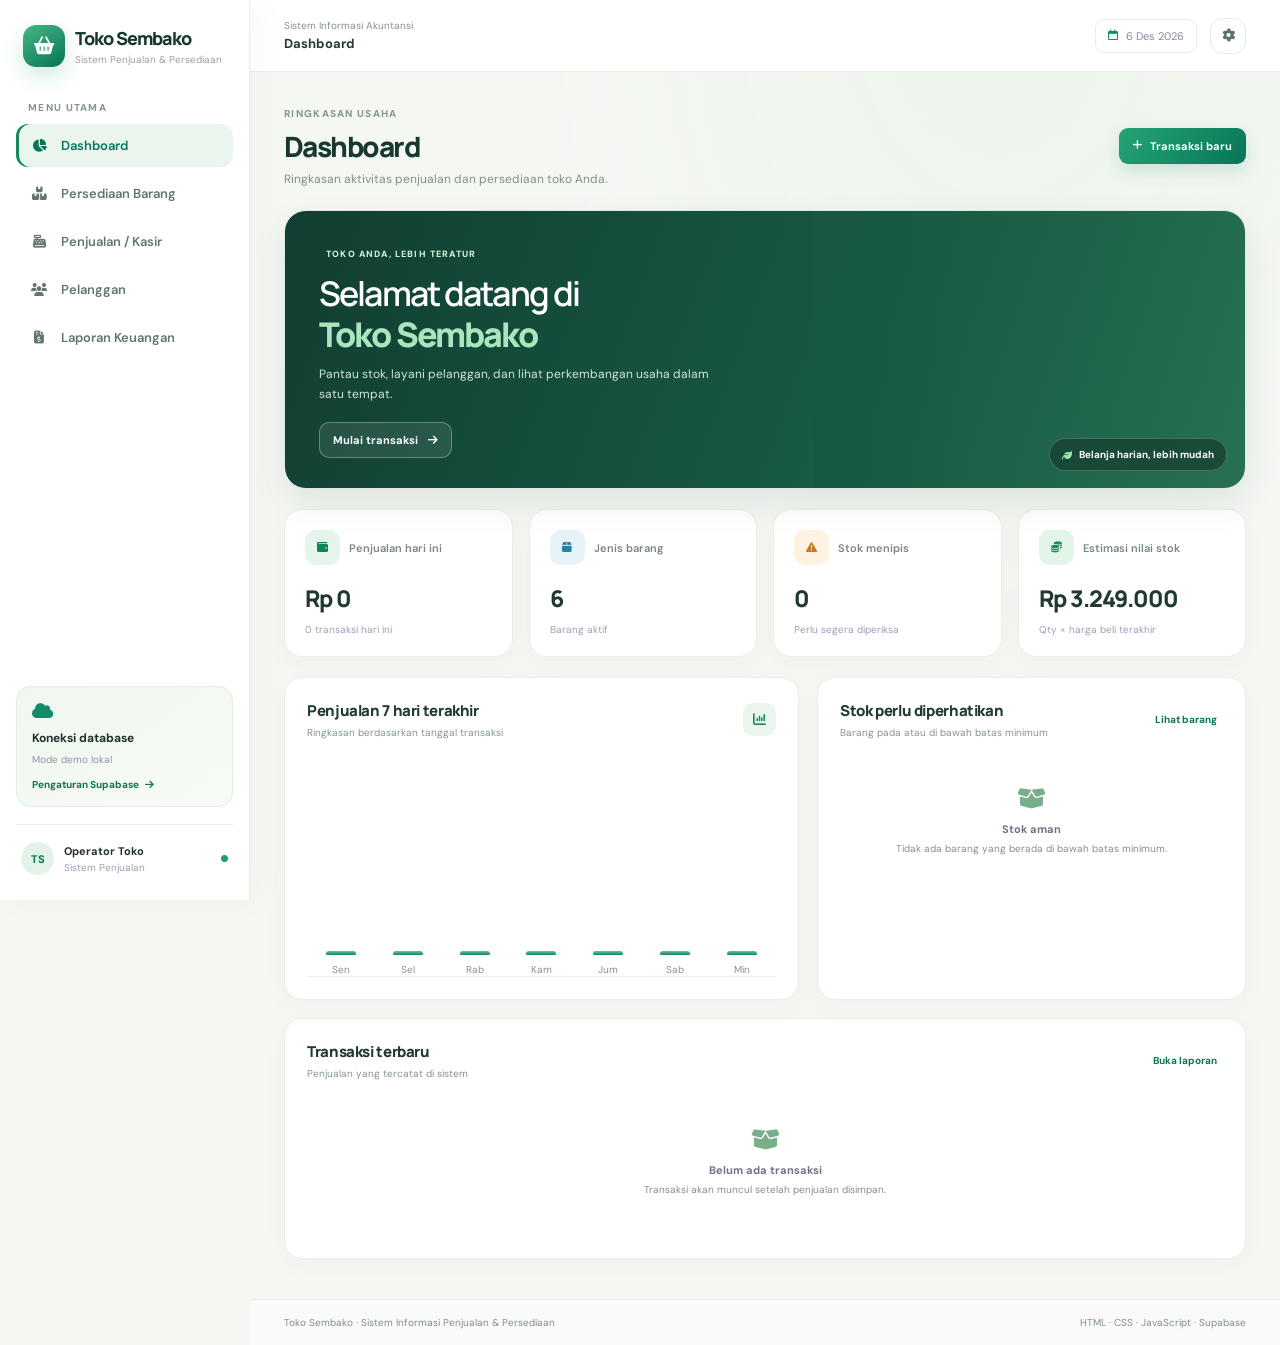
==== frontend/index.html @ d933962f "Document project and deploy GitHub Pages demo Co-authored-by: Copilot <223556219+Copilot@users.norep" ====
<!doctype html>
<html lang="id">
  <head>
    <meta charset="utf-8">
    <meta name="viewport" content="width=device-width, initial-scale=1">
    <meta http-equiv="refresh" content="0; url=html/index.html">
    <title>Toko Sembako — Demo</title>
  </head>
  <body>
    <p>Membuka aplikasi. Jika tidak berpindah otomatis, <a href="html/index.html">buka demo Toko Sembako</a>.</p>
    <script>window.location.replace("html/index.html");</script>
  </body>
</html>
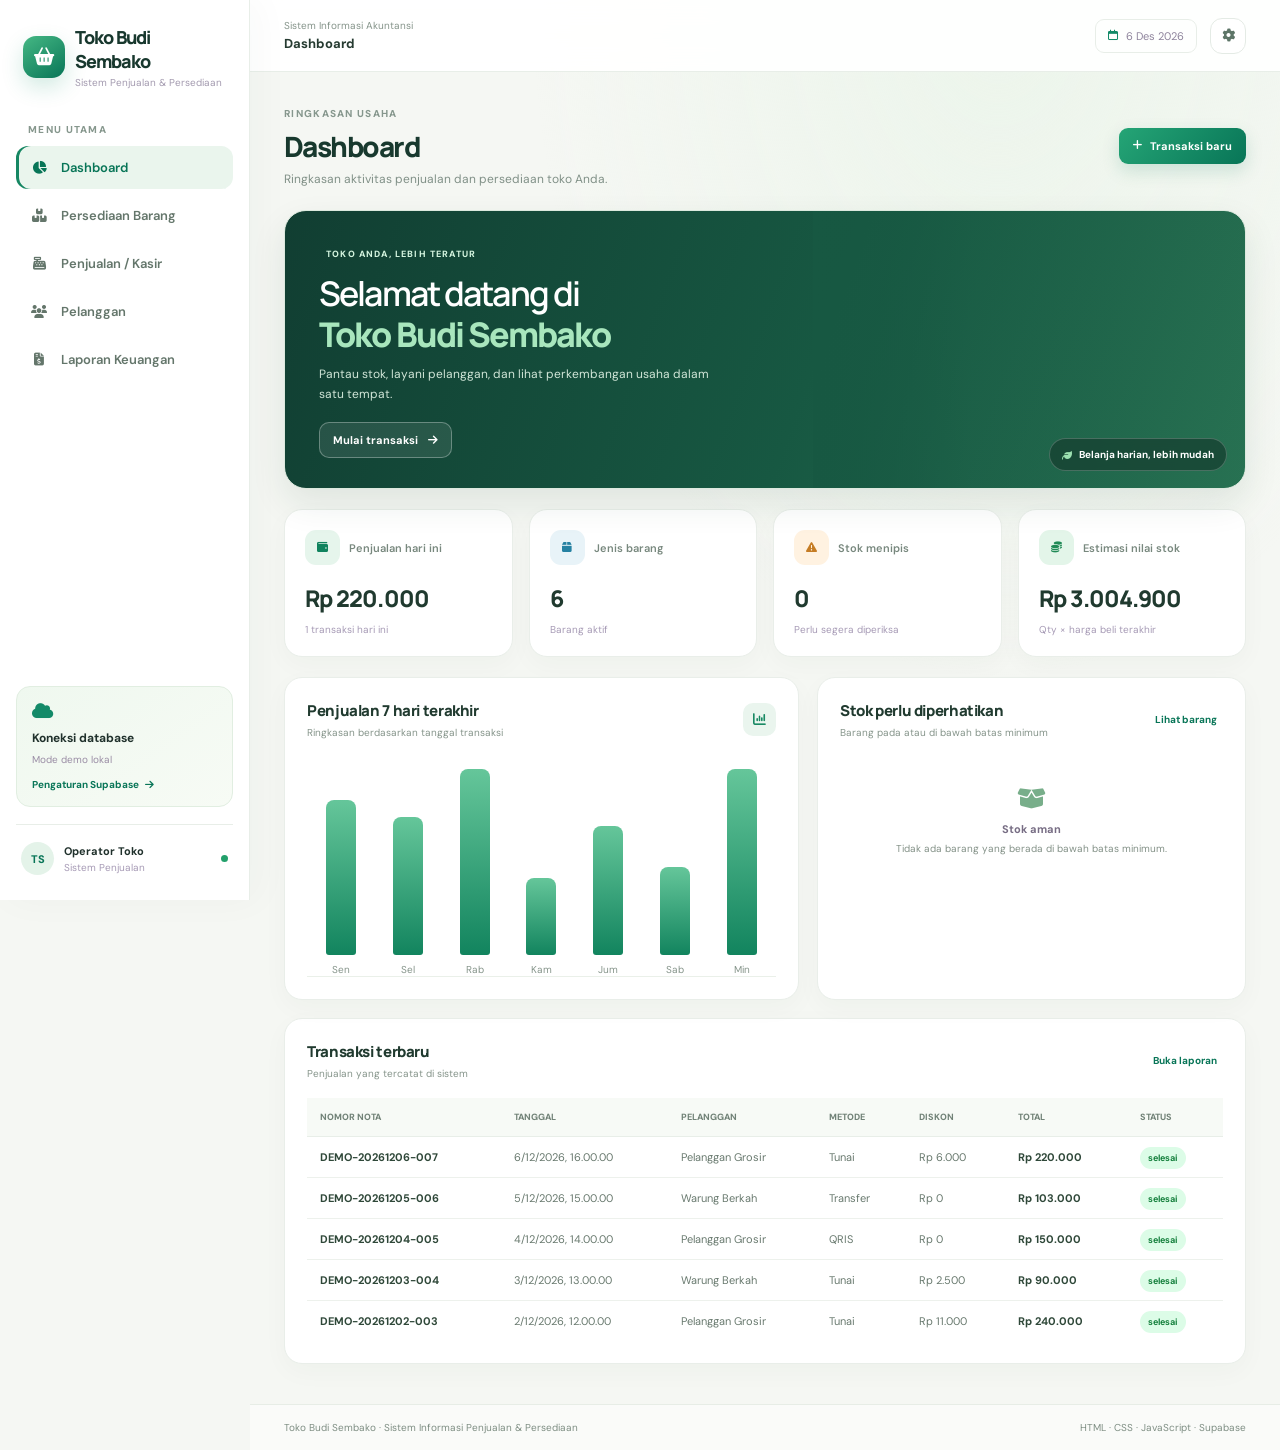
==== commit e61a8ac7: "Rename app to Toko Budi Sembako Co-authored-by: Copilot <223556219+Copilot@users.noreply.github.com>" ====
--- a/frontend/index.html
+++ b/frontend/index.html
@@ -4,10 +4,10 @@
     <meta charset="utf-8">
     <meta name="viewport" content="width=device-width, initial-scale=1">
     <meta http-equiv="refresh" content="0; url=html/index.html">
-    <title>Toko Sembako — Demo</title>
+    <title>Toko Budi Sembako — Demo</title>
   </head>
   <body>
-    <p>Membuka aplikasi. Jika tidak berpindah otomatis, <a href="html/index.html">buka demo Toko Sembako</a>.</p>
+    <p>Membuka aplikasi. Jika tidak berpindah otomatis, <a href="html/index.html">buka demo Toko Budi Sembako</a>.</p>
     <script>window.location.replace("html/index.html");</script>
   </body>
 </html>
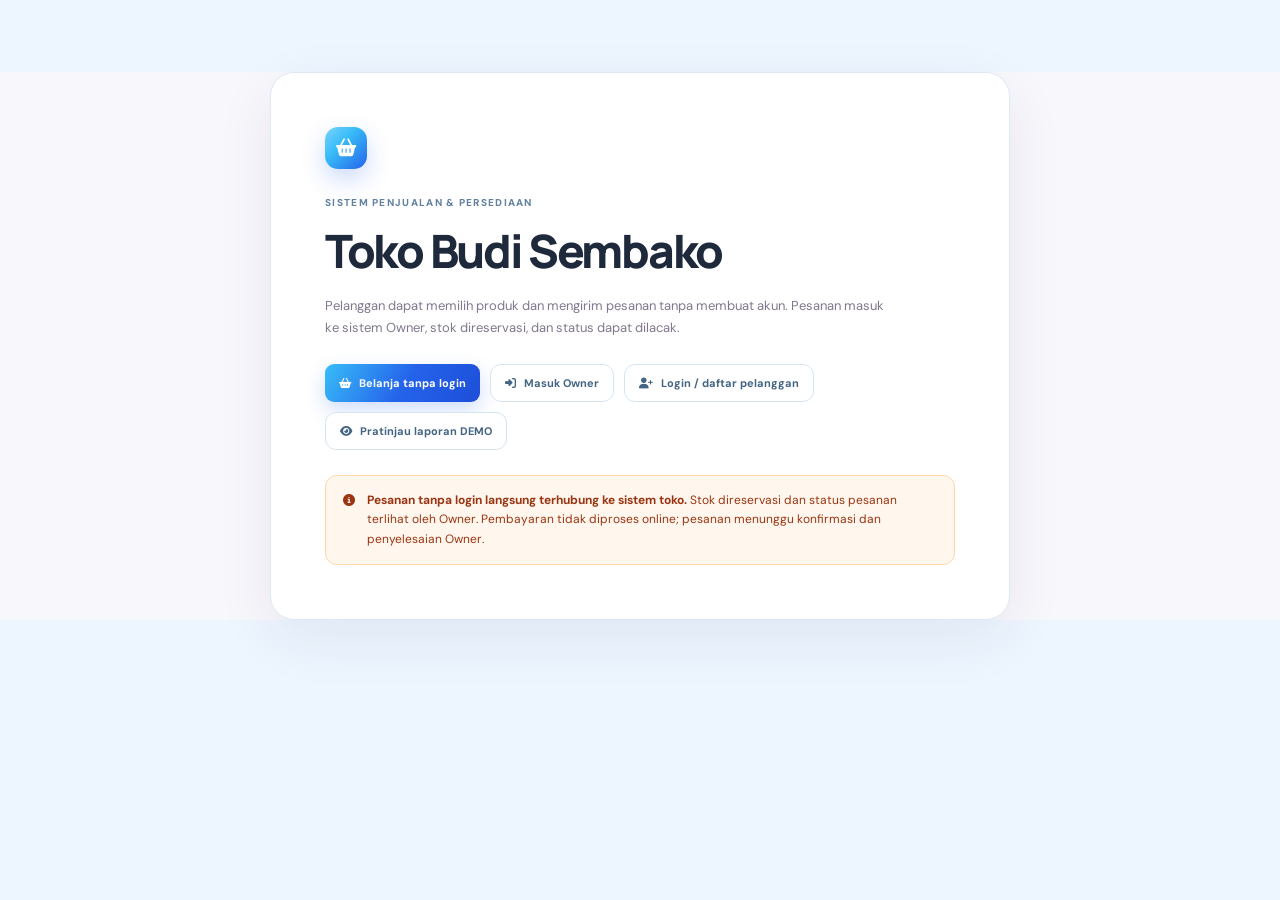
==== commit 9335c499: "chore: prepare and update Toko Budi Sembako project Co-authored-by: Copilot <223556219+Copilot@users" ====
--- a/frontend/index.html
+++ b/frontend/index.html
@@ -1,13 +1,34 @@
 <!doctype html>
 <html lang="id">
-  <head>
-    <meta charset="utf-8">
-    <meta name="viewport" content="width=device-width, initial-scale=1">
-    <meta http-equiv="refresh" content="0; url=html/index.html">
-    <title>Toko Budi Sembako — Demo</title>
-  </head>
-  <body>
-    <p>Membuka aplikasi. Jika tidak berpindah otomatis, <a href="html/index.html">buka demo Toko Budi Sembako</a>.</p>
-    <script>window.location.replace("html/index.html");</script>
-  </body>
+<head>
+  <meta charset="utf-8">
+  <meta name="viewport" content="width=device-width, initial-scale=1">
+  <meta name="theme-color" content="#f8f7fc">
+  <title>Toko Budi Sembako — Beranda</title>
+  <link rel="preconnect" href="https://fonts.googleapis.com">
+  <link rel="preconnect" href="https://fonts.gstatic.com" crossorigin>
+  <link href="https://cdnjs.cloudflare.com/ajax/libs/font-awesome/6.5.2/css/all.min.css" rel="stylesheet">
+  <link href="css/style.css" rel="stylesheet">
+</head>
+<body class="demo-preview-body">
+  <main class="home-landing">
+    <div class="brand-logo"><i class="fa-solid fa-basket-shopping"></i></div>
+    <span class="eyebrow">SISTEM PENJUALAN & PERSEDIAAN</span>
+    <h1>Toko Budi Sembako</h1>
+    <p class="home-landing-description">Pelanggan dapat memilih produk dan mengirim pesanan tanpa membuat akun. Pesanan masuk ke sistem Owner, stok direservasi, dan status dapat dilacak.</p>
+    <div class="home-landing-actions">
+      <a class="btn-primary" href="html/customer-guest.html"><i class="fa-solid fa-basket-shopping"></i> Belanja tanpa login</a>
+      <a class="btn-secondary" href="html/login.html"><i class="fa-solid fa-right-to-bracket"></i> Masuk Owner</a>
+      <a class="btn-secondary" href="html/login.html?mode=register"><i class="fa-solid fa-user-plus"></i> Login / daftar pelanggan</a>
+      <a class="btn-secondary" href="html/demo.html"><i class="fa-solid fa-eye"></i> Pratinjau laporan DEMO</a>
+    </div>
+    <div class="demo-preview-notice"><i class="fa-solid fa-circle-info"></i><span><strong>Pesanan tanpa login langsung terhubung ke sistem toko.</strong> Stok direservasi dan status pesanan terlihat oleh Owner. Pembayaran tidak diproses online; pesanan menunggu konfirmasi dan penyelesaian Owner.</span></div>
+  </main>
+  <script>
+    const authFlow = new URLSearchParams(location.hash.slice(1)).get("type");
+    if (authFlow === "invite" || authFlow === "recovery") {
+      location.replace(`html/login.html?flow=${authFlow}${location.hash}`);
+    }
+  </script>
+</body>
 </html>
--- a/frontend/css/style.css
+++ b/frontend/css/style.css
@@ -0,0 +1,266 @@
+﻿@import url('https://fonts.googleapis.com/css2?family=DM+Sans:wght@400;500;600;700&family=Manrope:wght@500;600;700;800&display=swap');
+:root{font-family:'DM Sans',sans-serif;color:#29243a;background:#f8f7fc;--purple:#7c3aed;--deep:#4c1d95;--line:#eeeaf5;--muted:#968da5}*{box-sizing:border-box}body{margin:0;font-size:13px}button,input,select,textarea{font:inherit}button{cursor:pointer}.hidden{display:none!important}.app{min-height:100vh}.sidebar{position:fixed;inset:0 auto 0 0;width:250px;background:white;border-right:1px solid var(--line);padding:24px 16px;display:flex;flex-direction:column;z-index:30}.brand{display:flex;align-items:center;gap:10px;padding:0 7px 32px}.brand-logo{width:42px;height:42px;display:grid;place-items:center;color:white;background:linear-gradient(140deg,#a78bfa,#6d28d9);border-radius:13px;font-size:18px;box-shadow:0 8px 18px #7c3aed25}.brand b{font:800 18px Manrope,sans-serif;letter-spacing:-.04em}.brand b span{color:#7c3aed}.brand small{display:block;color:#a39aaf;font-size:10px;margin-top:3px}.nav-label,.eyebrow{font-size:10px;letter-spacing:.13em;font-weight:800;color:#a69ab5}.nav-label{padding:0 12px 10px}.sidebar nav{display:grid;gap:5px}.nav-item{display:flex;align-items:center;gap:13px;border:0;background:transparent;text-align:left;padding:13px 14px;border-radius:11px;color:#80758f;font-weight:600;transition:.15s}.nav-item i{width:18px;text-align:center}.nav-item:hover{background:#faf5ff;color:#6d28d9}.nav-item.active{background:#f0e9ff;color:#6d28d9;box-shadow:inset 3px 0 #7c3aed}.sidebar-bottom{margin-top:auto}.connection-card{padding:15px;background:#faf7ff;border:1px solid #eee5ff;border-radius:14px;display:flex;flex-direction:column;gap:7px}.connection-card>i{color:#7c3aed;font-size:17px;margin-bottom:4px}.connection-card b{font-size:12px}.connection-card small{color:#968da5;font-size:10px}.connection-card button{background:none;border:0;padding:5px 0 0;text-align:left;color:#7c3aed;font-weight:700;font-size:10px}.connection-card button i{margin-left:4px}.user-chip{display:flex;align-items:center;gap:10px;padding:17px 5px 0;margin-top:17px;border-top:1px solid var(--line)}.user-avatar{width:33px;height:33px;border-radius:50%;background:#ede9fe;color:#6d28d9;display:grid;place-items:center;font-size:11px;font-weight:800}.user-chip b{display:block;font-size:11px}.user-chip small{display:block;color:#a69ab5;font-size:10px;margin-top:3px}.status-dot{width:7px;height:7px;border-radius:50%;background:#22c55e;margin-left:auto}.main{margin-left:250px;min-height:100vh;display:flex;flex-direction:column}.topbar{height:72px;background:white;border-bottom:1px solid var(--line);padding:0 34px;display:flex;align-items:center;justify-content:space-between;position:sticky;top:0;z-index:20}.top-left,.top-right{display:flex;align-items:center;gap:13px}.top-left small{display:block;color:#a69ab5;font-size:10px;margin-bottom:3px}.top-left b{font-size:13px}.today{color:#8e849c;font-size:11px;display:flex;align-items:center;gap:8px;border:1px solid var(--line);border-radius:9px;padding:9px 12px}.today i{color:#7c3aed}.icon-btn,.menu-toggle{width:36px;height:36px;border-radius:10px;background:white;border:1px solid var(--line);color:#8c809b}.menu-toggle,.mobile-close{display:none}.content{padding:30px 34px 40px;width:100%;max-width:1600px;margin:0 auto;flex:1}.page-title{display:flex;align-items:center;justify-content:space-between;gap:15px;margin-bottom:23px}.page-title h1{font:800 28px Manrope,sans-serif;letter-spacing:-.045em;margin:6px 0}.page-title p{font-size:12px;color:#9a91a7;margin:0}.btn-primary,.btn-secondary{border-radius:9px;padding:11px 14px;font-size:11px;font-weight:700;display:inline-flex;align-items:center;justify-content:center;gap:8px;white-space:nowrap;transition:.15s}.btn-primary{border:0;color:white;background:linear-gradient(130deg,#8b5cf6,#6d28d9);box-shadow:0 6px 16px #7c3aed24}.btn-primary:hover{filter:brightness(1.06);transform:translateY(-1px)}.btn-primary:disabled{opacity:.45;cursor:not-allowed;transform:none}.btn-secondary{background:white;border:1px solid #e9e3f0;color:#796c89}.btn-secondary:hover{background:#faf5ff;color:#6d28d9}.stats{display:grid;grid-template-columns:repeat(4,minmax(0,1fr));gap:15px}.stat,.panel{background:white;border:1px solid var(--line);border-radius:15px;box-shadow:0 5px 22px #31204a08;min-width:0}.stat{padding:18px}.stat-head{display:flex;align-items:center;gap:9px;color:#9a91a7;font-size:11px;font-weight:600;margin-bottom:17px}.stat-icon{width:35px;height:35px;border-radius:11px;display:grid;place-items:center}.stat-icon.purple{background:#ede9fe;color:#7c3aed}.stat-icon.blue{background:#e0f2fe;color:#0284c7}.stat-icon.orange{background:#ffedd5;color:#ea580c}.stat-icon.green{background:#dcfce7;color:#16a34a}.stat>b{font:800 23px Manrope,sans-serif;letter-spacing:-.04em;display:block;overflow-wrap:anywhere}.stat>small{font-size:10px;color:#a69ab5;display:block;margin-top:9px}.dashboard-grid{display:grid;grid-template-columns:1.2fr 1fr;gap:16px;margin-top:18px}.panel{padding:20px}.panel-head{display:flex;justify-content:space-between;align-items:center;gap:12px;margin-bottom:18px}.panel-head h2{font:800 15px Manrope,sans-serif;letter-spacing:-.025em;margin:0}.panel-head p{font-size:10px;color:#a69ab5;margin:5px 0 0}.panel-symbol{color:#a78bfa;background:#f5f3ff;padding:10px;border-radius:10px}.chart{height:200px}.chart-bars{height:100%;display:flex;align-items:flex-end;gap:14px;padding:12px 8px 0;border-bottom:1px solid #f0ecf5}.chart-col{flex:1;height:100%;display:flex;flex-direction:column;align-items:center;justify-content:flex-end;gap:8px}.chart-bar{width:min(30px,75%);background:linear-gradient(#a78bfa,#7c3aed);border-radius:6px 6px 0 0;min-height:3px}.chart-col small{font-size:10px;color:#a69ab5}.text-btn{border:0;background:transparent;color:#7c3aed;font-weight:700;font-size:10px}.text-btn:hover{text-decoration:underline}.low-row{display:flex;align-items:center;gap:10px;padding:11px 0;border-bottom:1px solid #f5f1f8}.low-row:last-child{border-bottom:0}.product-thumb{width:34px;height:34px;flex-shrink:0;border-radius:10px;display:grid;place-items:center;background:#f3e8ff;color:#7c3aed}.low-info{flex:1;min-width:0}.low-info b,.table-product b{display:block;font-size:11px;color:#4b4357;overflow:hidden;text-overflow:ellipsis;white-space:nowrap}.low-info small,.table-product small{display:block;color:#a69ab5;font-size:9px;margin-top:4px}.stock-badge{display:inline-block;padding:5px 8px;border-radius:20px;font-size:9px;font-weight:700;white-space:nowrap}.stock-badge.low{background:#fff1f2;color:#be123c}.stock-badge.ok{background:#dcfce7;color:#15803d}.section-gap{margin-top:18px}.table-scroll{width:100%;overflow-x:auto}.data-table{border-collapse:collapse;width:100%;font-size:11px;white-space:nowrap}.data-table th{background:#fcfbff;color:#a69ab5;font-size:9px;text-align:left;font-weight:800;padding:13px;border-bottom:1px solid var(--line)}.data-table td{padding:13px;border-bottom:1px solid #f4f0f7;color:#776d84}.data-table tr:last-child td{border-bottom:0}.table-product{display:flex;align-items:center;gap:9px}.bold{font-weight:700;color:#51475e!important}.subline{display:block;font-size:9px;color:#a69ab5;margin-top:4px}.actions{display:flex;gap:5px}.table-action{width:28px;height:28px;border-radius:8px;border:1px solid #ece5f3;background:white;color:#897b99}.table-action:hover{background:#f3e8ff;color:#6d28d9}.table-action.danger:hover{background:#fff1f2;color:#be123c}.toolbar{display:flex;gap:9px;align-items:center;flex-wrap:wrap;margin-bottom:17px}.search{display:flex;align-items:center;gap:9px;border:1px solid #e9e3f0;border-radius:9px;padding:0 12px;color:#a69ab5;min-width:220px;flex:1}.search input{border:0;outline:0;padding:11px 0;width:100%;font-size:11px;background:transparent}.control{border:1px solid #e9e3f0;border-radius:9px;padding:10px 11px;width:100%;outline:0;color:#51475e;background:white;font-size:11px}.control:focus{border-color:#a78bfa;box-shadow:0 0 0 3px #ede9fe}.control.compact{width:auto;min-width:150px}.sales-layout{display:grid;grid-template-columns:minmax(0,1.25fr) minmax(320px,.85fr);gap:16px;align-items:start}.sale-search{margin-bottom:15px}.product-grid{display:grid;grid-template-columns:repeat(3,minmax(0,1fr));gap:10px}.product-card{border:1px solid #eee8f5;background:white;border-radius:12px;padding:13px 11px;display:flex;align-items:flex-start;flex-direction:column;text-align:left;min-width:0;transition:.15s}.product-card:hover{border-color:#c4b5fd;background:#fcfaff;transform:translateY(-1px)}.product-thumb.large{width:38px;height:38px;margin-bottom:11px}.product-card>b{font-size:11px;line-height:1.5;min-height:32px}.product-card>small{font-size:9px;color:#a69ab5;margin-top:5px}.product-card>strong{font-size:12px;margin-top:11px;color:#6d28d9}.add-hint{font-size:9px;color:#8b5cf6;margin-top:9px;font-weight:700}.cart-panel{position:sticky;top:90px}.pill{font-size:10px;background:#dcfce7;color:#15803d;padding:8px 11px;border-radius:20px;font-weight:700}.field{display:flex;flex-direction:column;gap:6px;margin-bottom:12px}.field label{font-size:10px;font-weight:700;color:#7f738e}.cart-items{max-height:290px;overflow:auto;margin:6px 0 12px}.cart-item{display:grid;grid-template-columns:minmax(0,1fr) auto;gap:7px;padding:12px 0;border-bottom:1px solid #f1edf6;position:relative}.cart-item-main b{display:block;font-size:11px;color:#51475e}.cart-item-main small{display:block;color:#a69ab5;font-size:9px;margin-top:4px}.qty-control{display:flex;align-items:center;gap:8px}.qty-control button{border:1px solid #e9e3f0;border-radius:6px;background:white;width:23px;height:23px;color:#6d28d9}.qty-control span{font-size:10px;font-weight:700}.cart-line{font-size:11px;grid-column:1}.remove-item{position:absolute;right:0;bottom:10px;border:0;background:transparent;color:#c4b5d1}.sale-summary{border-top:1px solid var(--line);padding-top:14px}.sale-summary>div{display:flex;align-items:center;justify-content:space-between;gap:10px;margin-bottom:12px;font-size:11px;color:#92869e}.sale-summary b{color:#51475e}.discount-input{width:135px;text-align:right}.total-row{border-top:1px dashed #e8e0f0;padding-top:14px;font-weight:700!important}.total-row b{font:800 19px Manrope,sans-serif;color:#6d28d9}.change-row{padding:9px 0;color:#15803d!important}.checkout{width:100%;margin-top:7px}.disclaimer{font-size:9px;color:#a69ab5;line-height:1.6;display:block;margin-top:10px}.empty{text-align:center;padding:30px 12px;color:#a69ab5}.empty i{font-size:23px;color:#c4b5fd;display:block;margin-bottom:10px}.empty b{font-size:11px;color:#776d84}.empty p{font-size:10px;margin-top:5px}.report-toolbar{align-items:flex-end}.date-field{font-size:10px;color:#8d819a;display:flex;flex-direction:column;gap:6px;min-width:150px}.report-totals{display:grid;grid-template-columns:repeat(3,minmax(0,1fr));gap:12px;margin:10px 0 20px}.report-totals>div{background:#faf8ff;border:1px solid #f0eafa;border-radius:10px;padding:13px}.report-totals small{display:block;font-size:10px;color:#a69ab5}.report-totals b{display:block;font:800 17px Manrope,sans-serif;margin-top:7px;overflow-wrap:anywhere}.status-pill{padding:5px 8px;border-radius:20px;font-size:9px;font-weight:700}.status-pill.done{background:#dcfce7;color:#15803d}.status-pill.cancelled{background:#fff1f2;color:#be123c}.footer{border-top:1px solid var(--line);background:white;color:#a69ab5;padding:16px 34px;font-size:10px}.footer span{float:right}.modal{border:0;padding:0;background:transparent;width:min(700px,calc(100vw - 26px));max-height:calc(100vh - 26px)}.modal::backdrop{background:#21143691;backdrop-filter:blur(3px)}.modal-card{background:white;border-radius:17px;padding:24px;max-height:calc(100vh - 26px);overflow:auto;box-shadow:0 25px 80px #20132c40}.modal-card.narrow{max-width:490px;margin:auto}.modal-head{display:flex;align-items:flex-start;justify-content:space-between;gap:12px;margin-bottom:21px}.modal-head h2{font:800 20px Manrope,sans-serif;margin:6px 0 0}.modal-head p{font-size:10px;color:#a69ab5;margin-top:6px}.close-modal{width:33px;height:33px;border:1px solid var(--line);border-radius:9px;background:white;color:#8d819a}.form-grid{display:grid;grid-template-columns:repeat(2,minmax(0,1fr));gap:14px}.modal-actions{display:flex;justify-content:flex-end;gap:8px;border-top:1px solid var(--line);padding-top:17px;margin-top:22px}.error-box{margin-top:13px;background:#fff1f2;border:1px solid #fecdd3;color:#be123c;border-radius:9px;padding:10px;font-size:11px}.hint{font-size:10px;line-height:1.6;color:#9a91a7;margin-top:12px}.toast{position:fixed;z-index:100;right:22px;bottom:22px;background:#2e1744;color:white;padding:13px 16px;border-radius:11px;box-shadow:0 12px 35px #20132c35;max-width:min(440px,calc(100vw - 32px));font-size:11px;opacity:0;transform:translateY(10px);pointer-events:none;transition:.2s}.toast.show{opacity:1;transform:translateY(0)}.toast.error{background:#9f1239}.scrim{display:none}.login-body{min-height:100vh;display:grid;place-items:center;background:#f5f3ff;padding:20px}.login-card{width:min(380px,100%);background:white;border:1px solid var(--line);border-radius:18px;padding:28px;box-shadow:0 20px 60px #4c1d9510;display:grid;gap:14px}.login-logo{margin:auto}.login-card h1{text-align:center;font:800 23px Manrope,sans-serif;margin:0}.login-card>p{text-align:center;font-size:11px;color:#a69ab5;margin:0}.login-card>a{text-align:center;color:#7c3aed;font-size:11px;text-decoration:none}
+@media(max-width:1200px){.sidebar{width:225px}.main{margin-left:225px}.content{padding:26px 22px}.topbar{padding:0 22px}.stats{grid-template-columns:repeat(2,minmax(0,1fr))}.product-grid{grid-template-columns:repeat(2,minmax(0,1fr))}.sales-layout{grid-template-columns:minmax(0,1fr) minmax(290px,.9fr)}}
+@media(max-width:820px){.sidebar{transform:translateX(-105%);transition:transform .2s;width:270px;box-shadow:14px 0 40px #20132c20}.sidebar.open{transform:translateX(0)}.scrim.show{display:block;position:fixed;inset:0;background:#20132c7a;z-index:25}.main{margin-left:0}.menu-toggle,.mobile-close{display:grid;place-items:center}.mobile-close{margin-left:auto;border:0;background:white;color:#8d819a}.topbar{height:65px;padding:0 16px}.content{padding:23px 16px}.dashboard-grid,.sales-layout{grid-template-columns:1fr}.cart-panel{position:static}.footer{padding:15px 17px}.footer span{float:none;display:block;margin-top:6px}.today{display:none}}
+@media(max-width:520px){.stats{grid-template-columns:1fr 1fr;gap:9px}.stat{padding:13px}.stat-head{align-items:flex-start;flex-direction:column;gap:7px;margin-bottom:12px}.stat>b{font-size:18px}.stat>small{font-size:9px;line-height:1.5}.page-title{align-items:flex-start;flex-direction:column}.page-title h1{font-size:24px}.page-title>.btn-primary{width:100%}.toolbar>*{width:100%}.search{min-width:0}.control.compact{width:100%}.product-grid{grid-template-columns:repeat(2,minmax(0,1fr))}.form-grid{grid-template-columns:1fr}.report-totals{grid-template-columns:1fr}.report-totals b{font-size:15px}.modal-card{padding:18px}.modal-actions>*{flex:1}.modal-actions{flex-wrap:wrap}.pill{white-space:normal;line-height:1.4}}
+
+.page-actions{display:flex;gap:8px;flex-wrap:wrap}.page-actions .btn-primary,.page-actions .btn-secondary{align-self:center}
+@media(max-width:520px){.page-actions{width:100%}.page-actions>*{flex:1}}
+.report-totals{display:grid;grid-template-columns:repeat(4,minmax(0,1fr));gap:14px;margin-top:15px}.report-totals .stat{padding:16px}.report-totals .stat>b{font-size:20px}.report-totals .stat-head{min-height:35px}.report-totals+.panel{margin-top:18px}.income-statement-total{font-weight:800;color:#4c1d95}
+@media(max-width:1000px){.report-totals{grid-template-columns:repeat(2,minmax(0,1fr))}}
+@media(max-width:520px){.report-totals{grid-template-columns:1fr 1fr;gap:9px}.report-totals .stat{padding:13px}.report-totals .stat>b{font-size:17px}}
+:root{font-family:'DM Sans',sans-serif;color:#20312c;background:#f5f7f3;--purple:#138a68;--deep:#075c48;--line:#e8eee8;--muted:#7b8c82}
+body{background:radial-gradient(ellipse at 78% 0,#ecf5eb 0,transparent 33%),#f5f7f3;color:#20312c}
+.sidebar{background:#fff;border-color:#e8eee8;box-shadow:8px 0 36px #1b473008;padding:25px 16px}
+.brand{padding-bottom:34px}.brand-logo{background:linear-gradient(145deg,#45b884,#087557);box-shadow:0 9px 22px #0e8e6330}.brand b{color:#18382e;letter-spacing:-.055em}.brand b span{color:#138a68}
+.nav-label,.eyebrow{color:#86978d}.nav-item{color:#64766b;border-radius:12px}.nav-item:hover,.nav-item.active{background:#eaf5ed;color:#087557}.nav-item.active{box-shadow:inset 3px 0 #168763}
+.connection-card{background:linear-gradient(145deg,#eff8ef,#f7fbf5);border-color:#e1eee1}.connection-card>i{color:#138a68}.connection-card button,.text-btn{color:#087557}
+.user-avatar{background:#e4f3e9;color:#087557}.status-dot{background:#22a06b}
+.main{background:transparent}.topbar{background:#ffffffed;border-color:#e8eee8;backdrop-filter:blur(14px)}.top-left small{color:#85948a}.top-left b{color:#263b31}.today i{color:#138a68}.icon-btn,.menu-toggle{border-color:#e4ebe5;color:#5d7567;border-radius:12px}
+.content{max-width:1700px;padding-top:32px}.page-title h1{color:#18392e;letter-spacing:-.055em}.page-title p{color:#809087}
+.btn-primary{background:linear-gradient(130deg,#25a576,#087557);box-shadow:0 7px 18px #08755729}.btn-primary:hover{box-shadow:0 10px 25px #08755737}.btn-secondary{border-color:#e3ebe4;color:#466052;border-radius:11px}.btn-secondary:hover{background:#f0f7f0;color:#087557}
+.stats{gap:16px}.stat,.panel{border-color:#e9eee9;border-radius:18px;box-shadow:0 8px 26px #173d2608}.stat{padding:20px}.stat-head{color:#78887e}.stat>b{color:#203a2f}.stat-icon.purple{background:#e6f5ec;color:#10835e}.stat-icon.blue{background:#e8f3f8;color:#2581a2}.stat-icon.orange{background:#fff2e1;color:#c57c24}.stat-icon.green{background:#e3f5e9;color:#208a56}
+.panel{padding:22px}.panel-head h2{color:#203a2f}.panel-head p{color:#85948a}.dashboard-grid{gap:18px;margin-top:20px}.panel-symbol{color:#198963;background:#eaf5ee}
+.welcome-banner{min-height:236px;position:relative;overflow:hidden;display:grid;grid-template-columns:1.1fr .9fr;margin:0 0 20px;border:1px solid #dce9de;border-radius:22px;background:linear-gradient(110deg,#113e32 0%,#175842 55%,#287354 100%);box-shadow:0 15px 35px #18432b18}
+.welcome-copy{position:relative;z-index:2;padding:30px 34px;color:#fff}.welcome-tag{display:inline-flex;align-items:center;gap:7px;color:#d4f4df;font-size:9px;font-weight:800;letter-spacing:.13em}.welcome-tag i{color:#93e0ad}.welcome-copy h2{font:600 clamp(24px,3vw,34px) Manrope,sans-serif;letter-spacing:-.055em;line-height:1.2;margin:13px 0 9px}.welcome-copy h2 strong{color:#a8e6bd;font-weight:800}.welcome-copy p{max-width:410px;color:#d1e6d8;font-size:12px;line-height:1.7;margin:0 0 18px}.welcome-action{display:inline-flex;align-items:center;gap:10px;border:1px solid #ffffff4d;border-radius:10px;padding:10px 13px;background:#ffffff17;color:white;font-size:11px;font-weight:700;transition:.18s}.welcome-action:hover{background:#ffffff29;transform:translateY(-1px)}.welcome-image{position:relative;min-height:236px;overflow:hidden}.welcome-image:before{content:"";position:absolute;inset:0;z-index:1;background:linear-gradient(90deg,#175842 0%,#17584232 36%,#183b1c08 100%)}.welcome-image img{width:100%;height:100%;position:absolute;inset:0;object-fit:cover;object-position:center 54%}.welcome-image-label{position:absolute;z-index:2;right:18px;bottom:17px;display:inline-flex;gap:7px;align-items:center;color:white;background:#173f31bb;border:1px solid #ffffff35;backdrop-filter:blur(8px);padding:9px 12px;border-radius:999px;font-size:10px;font-weight:700}.welcome-image-label i{color:#9ce1b1}
+.chart{height:220px}.chart-bars{border-color:#eaf0e9}.chart-bar{background:linear-gradient(#65c69a,#12845e);border-radius:8px 8px 3px 3px}.chart-col small{color:#85948a}
+.product-thumb{overflow:hidden;background:#eaf3e9;color:#218260}.product-thumb img{display:block;width:100%;height:100%;object-fit:cover}.low-row{border-color:#edf1ec}.low-info b,.table-product b{color:#34483d}.low-info small,.table-product small{color:#87958c}
+.stock-badge.low{background:#fff2e7;color:#ba6725}.stock-badge.ok{background:#e4f4e8;color:#27804e}.data-table th{background:#f7faf6;color:#718277;border-color:#e8eee8}.data-table td{border-color:#edf1ec;color:#68796e}.bold{color:#2f4839!important}.table-action{border-color:#e7ede7;color:#688071;border-radius:9px}.table-action:hover{background:#eaf5ee;color:#087557}.table-action.danger:hover{background:#fff0ed;color:#b84438}
+.toolbar{gap:10px}.search{border-color:#e4ebe5;border-radius:11px;background:#fff}.search input{color:#32483b}.control{border-color:#e4ebe5;border-radius:11px;color:#32483b}.control:focus{border-color:#55ae86;box-shadow:0 0 0 3px #dff1e5}
+.product-grid{grid-template-columns:repeat(auto-fill,minmax(190px,1fr));gap:14px}.product-card{overflow:hidden;padding:0;text-align:left;border:1px solid #e7ede6;border-radius:16px;background:#fff;box-shadow:0 4px 16px #203d2408;transition:transform .2s,border-color .2s,box-shadow .2s}.product-card:hover{transform:translateY(-4px);border-color:#a8d2b6;box-shadow:0 13px 25px #173d2614}.product-photo{height:142px;position:relative;display:block;overflow:hidden;background:linear-gradient(135deg,#e6f2e8,#f4f4dd)}.product-photo>img{display:block;width:100%;height:100%;object-fit:cover;transition:transform .35s}.product-card:hover .product-photo>img{transform:scale(1.055)}.photo-stock{position:absolute;right:10px;top:10px;padding:5px 9px;border:1px solid #ffffff9c;border-radius:999px;background:#18392ebd;color:#fff;font-size:9px;font-weight:700;backdrop-filter:blur(8px)}.product-card-info{display:flex;flex-direction:column;align-items:flex-start;padding:13px 14px 14px}.product-category{font-size:9px;font-weight:700;letter-spacing:.04em;color:#788e7c}.product-card-info>b{margin-top:6px;min-height:34px;color:#273d31;font-size:12px;line-height:1.45}.product-card-info>strong{margin-top:9px;color:#087557;font:800 16px Manrope,sans-serif}.add-hint{display:inline-flex;align-items:center;gap:6px;margin-top:10px;color:#16835e;font-size:10px;font-weight:700}
+.sales-layout{gap:18px}.cart-panel{border-color:#e0eae1}.cart-items{border-color:#edf1ec}.sale-summary{border-color:#e9eee9}.total-row{color:#18392e}.checkout{width:100%;min-height:45px;border-radius:12px}
+.report-totals .stat{border-radius:17px}.report-totals .stat>b{color:#213d31}.date-field{color:#627369}.footer{color:#7e8e83;border-color:#e7ede6;background:#ffffff80}
+.modal{border:1px solid #e5ece4;border-radius:20px;box-shadow:0 24px 80px #1d392a35}.modal-card{border-radius:20px}.empty{color:#839187}.empty i{color:#78ae8a}
+@media(max-width:1000px){.welcome-banner{grid-template-columns:1.1fr .9fr}.welcome-copy{padding:27px}.product-grid{grid-template-columns:repeat(auto-fill,minmax(175px,1fr))}}
+@media(max-width:820px){.sidebar{background:#fff}.content{padding-top:22px}.welcome-banner{min-height:210px}.welcome-image{min-height:210px}}
+@media(max-width:600px){.welcome-banner{grid-template-columns:1fr;min-height:0}.welcome-copy{padding:23px 22px 19px}.welcome-copy h2{font-size:26px}.welcome-copy p{font-size:11px;margin-bottom:14px}.welcome-image{min-height:150px}.welcome-image:before{background:linear-gradient(0deg,#17584233,transparent 60%)}.welcome-image-label{right:12px;bottom:11px;font-size:9px}.product-grid{grid-template-columns:repeat(2,minmax(0,1fr));gap:10px}.product-photo{height:115px}.product-card-info{padding:11px}.product-card-info>b{font-size:11px}.product-card-info>strong{font-size:14px}.content{padding-left:13px;padding-right:13px}}
+@media(prefers-reduced-motion:reduce){*,*:before,*:after{scroll-behavior:auto!important;transition:none!important}}
+.demo-data-notice{display:flex;align-items:flex-start;gap:11px;margin:0 0 14px;padding:13px 16px;border:1px solid #f1d18b;border-radius:12px;background:#fff9e9;color:#76551b;line-height:1.6}.demo-data-notice>i{margin-top:3px;color:#c47b20}.demo-data-notice strong{color:#65430b}
+
+:root {
+  --purple: #2563eb;
+  --deep: #0f2b55;
+  --line: #dce9f5;
+  --muted: #647b92;
+  font-family: 'Plus Jakarta Sans', 'DM Sans', sans-serif;
+  color: #1e293b;
+  background: #edf6ff;
+}
+body {
+  color: #1e293b;
+  background:
+    radial-gradient(ellipse at 12% 0%, rgba(125, 211, 252, .42), transparent 33%),
+    radial-gradient(ellipse at 90% 14%, rgba(96, 165, 250, .22), transparent 30%),
+    linear-gradient(135deg, #f0f9ff 0%, #eaf4ff 45%, #f8fbff 100%);
+}
+.sidebar {
+  background: linear-gradient(180deg, rgba(255,255,255,.97), rgba(239,248,255,.94));
+  box-shadow: 8px 0 28px rgba(15, 72, 130, .05);
+}
+.brand-logo {
+  background: linear-gradient(135deg, #7dd3fc, #38bdf8 38%, #2563eb);
+  box-shadow: 0 10px 24px rgba(37, 99, 235, .24);
+}
+.brand b, .page-title h1, .welcome-copy h2 { font-family: 'Manrope', 'Plus Jakarta Sans', sans-serif; }
+.brand b span, .today i, .connection-card > i, .connection-card button,
+.nav-item:hover, .nav-item.active, .text-btn, .welcome-copy h2 strong,
+.total-row, .product-card-info > strong, .add-hint { color: #1d65c1; }
+.nav-label, .eyebrow { color: #62819f; }
+.nav-item { color: #526b83; }
+.nav-item:hover, .nav-item.active {
+  background: linear-gradient(135deg, #e0f2fe, #dbeafe);
+}
+.nav-item.active { box-shadow: inset 3px 0 #0ea5e9, 0 7px 18px rgba(14, 165, 233, .08); }
+.connection-card {
+  background: linear-gradient(135deg, #f0f7ff, #e0f2fe);
+  border-color: #cfe4f6;
+}
+.user-avatar { background: linear-gradient(135deg, #dbeafe, #bfdbfe); color: #1d4ed8; }
+.topbar {
+  background: rgba(255,255,255,.82);
+  backdrop-filter: blur(14px);
+  border-color: rgba(148, 183, 215, .28);
+}
+.today, .icon-btn, .menu-toggle { background: rgba(255,255,255,.72); }
+.btn-primary, .welcome-action {
+  background: linear-gradient(120deg, #38bdf8 0%, #2563eb 52%, #1d4ed8 100%);
+  box-shadow: 0 8px 20px rgba(37, 99, 235, .22);
+}
+.btn-secondary {
+  border-color: #d6e5f2;
+  color: #436583;
+}
+.btn-secondary:hover {
+  background: linear-gradient(120deg, #eff8ff, #e0edff);
+  color: #1d65c1;
+}
+.stat, .panel {
+  background: rgba(255,255,255,.86);
+  border-color: rgba(145, 182, 215, .22);
+  box-shadow: 0 12px 30px rgba(15, 50, 90, .045);
+  backdrop-filter: blur(8px);
+}
+.stat-icon.purple { background: linear-gradient(135deg, #dbeafe, #e0f2fe); color: #2563eb; }
+.stat-icon.blue { background: linear-gradient(135deg, #cffafe, #dbeafe); color: #0369a1; }
+.panel-symbol, .product-thumb {
+  background: linear-gradient(135deg, #e0f2fe, #dbeafe);
+  color: #2563eb;
+}
+.chart-bar {
+  background: linear-gradient(180deg, #7dd3fc, #38bdf8 42%, #2563eb);
+  box-shadow: 0 5px 15px rgba(37, 99, 235, .18);
+}
+.data-table th { background: #f0f7ff; color: #68839e; }
+.data-table td { color: #526b83; }
+.bold { color: #1e293b !important; }
+.table-action { border-color: #dce9f5; color: #5e7891; }
+.table-action:hover { background: #e6f3ff; color: #1d65c1; }
+.search, .control { border-color: #d7e6f3; }
+.search { background: rgba(255,255,255,.72); }
+.control:focus { border-color: #60a5fa; box-shadow: 0 0 0 3px #dbeafe; }
+.product-card {
+  border-color: #dce9f5;
+  box-shadow: 0 5px 18px rgba(15, 50, 90, .045);
+}
+.product-card:hover { border-color: #93c5fd; box-shadow: 0 13px 25px rgba(37, 99, 235, .12); }
+.product-photo { background: linear-gradient(135deg, #dbeafe, #e0f2fe); }
+.photo-stock { background: rgba(15, 46, 82, .76); }
+.product-category { color: #68839e; }
+.product-card-info > b { color: #263b53; }
+.cart-panel { border-color: #d7e6f3; }
+.cart-item { background: #f1f7fd; border-color: #e1edf7; }
+.cart-item .qty { background: linear-gradient(135deg, #dbeafe, #cffafe); color: #1d4ed8; }
+.total-row { border-color: #dce9f5; }
+.pill { background: #e0f2fe; color: #075985; border-color: #bae6fd; }
+.welcome-banner {
+  background: linear-gradient(120deg, #103b72 0%, #075985 58%, #0e7490 100%);
+  border-color: rgba(125, 180, 225, .28);
+  box-shadow: 0 16px 36px rgba(37, 99, 235, .09);
+}
+.welcome-copy { color: #fff; }
+.welcome-tag { background: rgba(255,255,255,.12); color: #e0f2fe; border-color: rgba(186,230,253,.32); }
+.welcome-tag i { color: #7dd3fc; }
+.welcome-copy h2 { color: #fff; }
+.welcome-copy h2 strong { color: #7dd3fc; }
+.welcome-copy p { color: #d7eaff; }
+.welcome-image { background: linear-gradient(135deg, #bae6fd, #bfdbfe); }
+.welcome-image:before { background: linear-gradient(90deg, rgba(9,58,105,.25), transparent 48%), linear-gradient(0deg, rgba(9,58,105,.25), transparent 58%); }
+.modal {
+  border-color: #d7e6f3;
+  box-shadow: 0 24px 80px rgba(20, 55, 95, .2);
+}
+.modal-card { border-color: #d7e6f3; }
+.login-body {
+  background:
+    radial-gradient(ellipse at 15% 10%, rgba(125,211,252,.46), transparent 35%),
+    linear-gradient(135deg, #eff8ff, #e0edff 58%, #f7fbff);
+}
+.login-card { border-color: #d8e8f6; box-shadow: 0 24px 70px rgba(30,64,110,.15); }
+.login-card h1 { font-family: 'Manrope', 'Plus Jakarta Sans', sans-serif; }
+.login-logo { background: linear-gradient(135deg, #7dd3fc, #2563eb); }
+.date-field { color: #526b83; }
+.report-totals .stat > b { color: #1e3a5f; }
+.footer { color: #647b92; border-color: #dce9f5; background: rgba(255,255,255,.55); }
+.empty { color: #71869a; }
+.empty i { color: #60a5fa; }
+.demo-data-notice { border-color: #f1d18b; }
+.product-photo > .product-image { display: block; width: 100%; height: 100%; }
+.product-image { object-fit: cover; }
+.product-image--water, .product-image--noodles, .product-image--milk { object-fit: contain; background: #fff; }
+.product-image--water { object-fit: cover; }
+.photo-unavailable {
+  display: grid;
+  width: 100%;
+  height: 100%;
+  min-height: 60px;
+  place-items: center;
+  padding: 10px;
+  background: #f1f7fd;
+  color: #647b92;
+  font-size: 10px;
+  text-align: center;
+}
+.welcome-product-display {
+  position: absolute;
+  inset: 0;
+  display: flex;
+  align-items: center;
+  justify-content: center;
+  gap: clamp(2px, 2vw, 18px);
+  padding: 20px 18px 36px;
+  background: radial-gradient(ellipse at 50% 75%, rgba(255,255,255,.8), transparent 65%);
+}
+.welcome-product {
+  width: min(31%, 170px);
+  height: 82%;
+  display: grid;
+  place-items: center;
+  overflow: hidden;
+  border: 1px solid rgba(212, 230, 246, .78);
+  border-radius: 15px;
+  background: rgba(255,255,255,.95);
+  box-shadow: 0 12px 28px rgba(12, 48, 83, .13);
+}
+.welcome-product:nth-child(2) { height: 94%; }
+.welcome-product .product-image { position: static; inset: auto; width: 100%; height: 100%; object-fit: contain; }
+.welcome-image:before {
+  background: linear-gradient(90deg, rgba(14, 74, 130, .24), transparent 65%), linear-gradient(0deg, rgba(14, 74, 130, .25), transparent 62%);
+}
+.welcome-image-label { background: rgba(13, 52, 91, .76); }
+@media (max-width: 820px) {
+  .sidebar { background: rgba(255,255,255,.98); }
+}
+.password-control { display:flex; align-items:center; gap:8px; }
+.password-control .control { min-width:0; flex:1; }
+.login-card > .text-btn, .login-card > .btn-secondary { width:100%; margin-top:10px; }
+.customer-body { min-height:100vh; background:#faf7ff; }
+.customer-header { position:sticky; top:0; z-index:15; display:flex; align-items:center; justify-content:space-between; gap:18px; padding:12px max(22px,calc((100vw - 1360px)/2)); background:#fff; border-bottom:1px solid var(--line); }
+.customer-brand { display:flex; align-items:center; gap:11px; color:inherit; text-decoration:none; }
+.customer-brand b,.customer-brand small { display:block; }
+.customer-brand b { font:800 15px Manrope,sans-serif; }
+.customer-brand small { margin-top:3px; color:var(--muted); font-size:10px; }
+.customer-account { display:flex; align-items:center; gap:14px; color:#6d6279; font-size:11px; }
+.customer-content { width:min(1360px,100%); margin:0 auto; padding:28px 24px 50px; }
+.customer-welcome { display:flex; align-items:center; justify-content:space-between; gap:20px; margin-bottom:22px; padding:27px 30px; border-radius:18px; background:linear-gradient(120deg,#f3e8ff,#e9d5ff); }
+.customer-welcome h1 { margin:8px 0; font:800 clamp(22px,3vw,32px) Manrope,sans-serif; letter-spacing:-.04em; color:#581c87; }
+.customer-welcome p { max-width:650px; margin:0; color:#715d80; }
+.customer-columns { display:grid; grid-template-columns:minmax(0,1fr) 340px; gap:18px; align-items:start; }
+.customer-toolbar { margin-bottom:13px; }
+.customer-toolbar .search { background:white; }
+.customer-catalog { display:grid; grid-template-columns:repeat(auto-fill,minmax(205px,1fr)); gap:13px; }
+.customer-product { overflow:hidden; background:#fff; border:1px solid var(--line); border-radius:15px; box-shadow:0 5px 22px #31204a08; }
+.customer-product-image { display:grid; place-items:center; height:160px; background:#f7f2fb; }
+.customer-product-image img { width:100%; height:100%; object-fit:contain; padding:10px; }
+.customer-no-image { color:#b79bce; font-size:36px; }
+.customer-product-info { display:flex; flex-direction:column; align-items:flex-start; gap:7px; padding:14px; }
+.customer-product-info>small,.customer-product-info>b small { color:var(--muted); font-size:10px; }
+.customer-product-info h3 { min-height:34px; margin:0; color:#43364e; font-size:13px; }
+.customer-product-info>b { color:#6d28d9; font-size:15px; }
+.customer-product-info .btn-primary { width:100%; margin-top:3px; }
+.customer-availability { color:#15803d; font-size:10px; }
+.customer-cart { position:sticky; top:82px; }
+.customer-cart-items { display:grid; gap:8px; margin:12px 0 17px; }
+.customer-cart-item { display:grid; grid-template-columns:minmax(0,1fr) auto auto; align-items:center; gap:8px; padding:9px 0; border-bottom:1px solid #f4f0f7; }
+.customer-cart-item b,.customer-cart-item small { display:block; }
+.customer-cart-item b { color:#51475e; font-size:11px; }
+.customer-cart-item small { margin-top:4px; color:var(--muted); font-size:9px; }
+.customer-total { display:flex; justify-content:space-between; margin-top:16px; padding-top:14px; border-top:1px solid var(--line); color:#51475e; }
+.customer-total b { font:800 17px Manrope,sans-serif; color:#6d28d9; }
+.customer-payment-note { color:var(--muted); font-size:10px; line-height:1.5; }
+.customer-cart>#checkoutButton { width:100%; }
+.customer-orders { margin-top:18px; }
+.customer-message { margin:0 0 15px; padding:12px 15px; border:1px solid #d8c1ec; border-radius:10px; background:#fff; color:#5b3c72; }
+.customer-message.error { border-color:#f2c1c1; color:#a12525; }
+.photo-upload-field { margin:0 0 18px; padding:14px; border:1px dashed #ded5e9; border-radius:11px; background:#fcfaff; }
+.photo-upload-actions { display:flex; align-items:center; gap:12px; flex-wrap:wrap; }
+.photo-upload-actions small { color:#968da5; font-size:10px; }
+.product-photo-preview { display:flex; align-items:center; gap:12px; margin-top:12px; }
+.product-photo-preview img { width:88px; height:88px; object-fit:cover; border:1px solid var(--line); border-radius:10px; background:white; }
+.product-image--uploaded { width:100%; height:100%; object-fit:cover; border-radius:inherit; }
+.customer-product-image img { width:100%; height:100%; object-fit:cover; }
+@media(max-width:900px) { .customer-columns { grid-template-columns:1fr; } .customer-cart { position:static; grid-row:1; } }
+@media(max-width:600px) { .customer-header { padding:10px 14px; } .customer-account { gap:8px; } #customerGreeting { max-width:110px; overflow:hidden; text-overflow:ellipsis; white-space:nowrap; } .customer-content { padding:18px 13px 35px; } .customer-welcome { align-items:flex-start; flex-direction:column; padding:20px; } .customer-welcome .btn-secondary { width:100%; } .customer-toolbar .search { min-width:100%; } .customer-catalog { grid-template-columns:repeat(2,minmax(0,1fr)); gap:9px; } .customer-product-image { height:120px; } .customer-product-info { padding:10px; } .customer-product-info h3 { font-size:11px; } }
+.demo-preview-body{background:#f8f7fc}.demo-preview{width:min(1450px,100%);margin:0 auto;padding:24px 32px 36px}.demo-preview-header{display:flex;justify-content:space-between;align-items:center;gap:14px;margin-bottom:26px}.demo-preview-tag{display:inline-flex;align-items:center;gap:8px;padding:9px 12px;border-radius:20px;background:#fff7ed;color:#c2410c;font-size:10px;font-weight:800;letter-spacing:.08em}.demo-preview-title{margin-bottom:18px}.demo-preview-notice{display:flex;gap:12px;align-items:flex-start;padding:15px 17px;margin-bottom:18px;border:1px solid #fed7aa;border-radius:12px;background:#fff7ed;color:#9a3412;font-size:12px;line-height:1.6}.demo-preview-notice i{margin-top:3px}.demo-preview-stats{grid-template-columns:repeat(4,minmax(0,1fr))}.demo-preview .date-field{display:grid;gap:6px}.demo-preview .date-field .control{min-width:160px}.demo-preview .footer{margin-top:28px}.demo-preview-link{display:flex;justify-content:center;gap:7px;margin-top:14px;color:#6d28d9;font-size:11px;font-weight:700;text-decoration:none}.demo-preview-link:hover{text-decoration:underline}.demo-product-thumb{width:42px;height:42px;object-fit:cover;border-radius:9px;background:#f1f5f9}.demo-photo-preview{display:block;width:110px;height:110px;object-fit:cover;border-radius:12px;border:1px solid var(--line);margin-top:10px}.demo-preview .panel-head{align-items:flex-start}.home-landing{width:min(740px,calc(100% - 28px));margin:8vh auto 0;padding:clamp(26px,5vw,54px);background:#fff;border:1px solid var(--line);border-radius:24px;box-shadow:0 18px 60px #31204a12}.home-landing>.brand-logo{margin-bottom:24px}.home-landing h1{font:800 clamp(30px,6vw,46px) Manrope,sans-serif;letter-spacing:-.05em;margin:9px 0}.home-landing-description{max-width:560px;color:#81778e;line-height:1.7}.home-landing-actions{display:flex;flex-wrap:wrap;gap:10px;margin:25px 0}.home-landing-actions a{text-decoration:none}.home-landing .demo-preview-notice{margin:24px 0 0}.demo-preview .modal-card{max-height:90vh;overflow:auto}
+@media(max-width:700px){.demo-preview{padding:18px 13px 28px}.demo-preview-header{align-items:flex-start;flex-direction:column}.demo-preview-stats{grid-template-columns:repeat(2,minmax(0,1fr))}.demo-preview .date-field,.demo-preview .date-field .control{width:100%}.demo-preview .panel-head{flex-direction:column}.home-landing{margin-top:24px;padding:26px 20px}.home-landing-actions{flex-direction:column}.home-landing-actions a{width:100%}}
+.delivery-actions{display:grid;gap:6px;min-width:130px}.delivery-status-action{justify-content:center;padding:7px 9px;font-size:10px;white-space:nowrap}.delivery-status-action.danger{color:#b91c1c;border-color:#fecaca;background:#fff7f7}.delivery-status-action.danger:hover{background:#fee2e2}
+.guest-track-input{flex:1;min-width:180px}
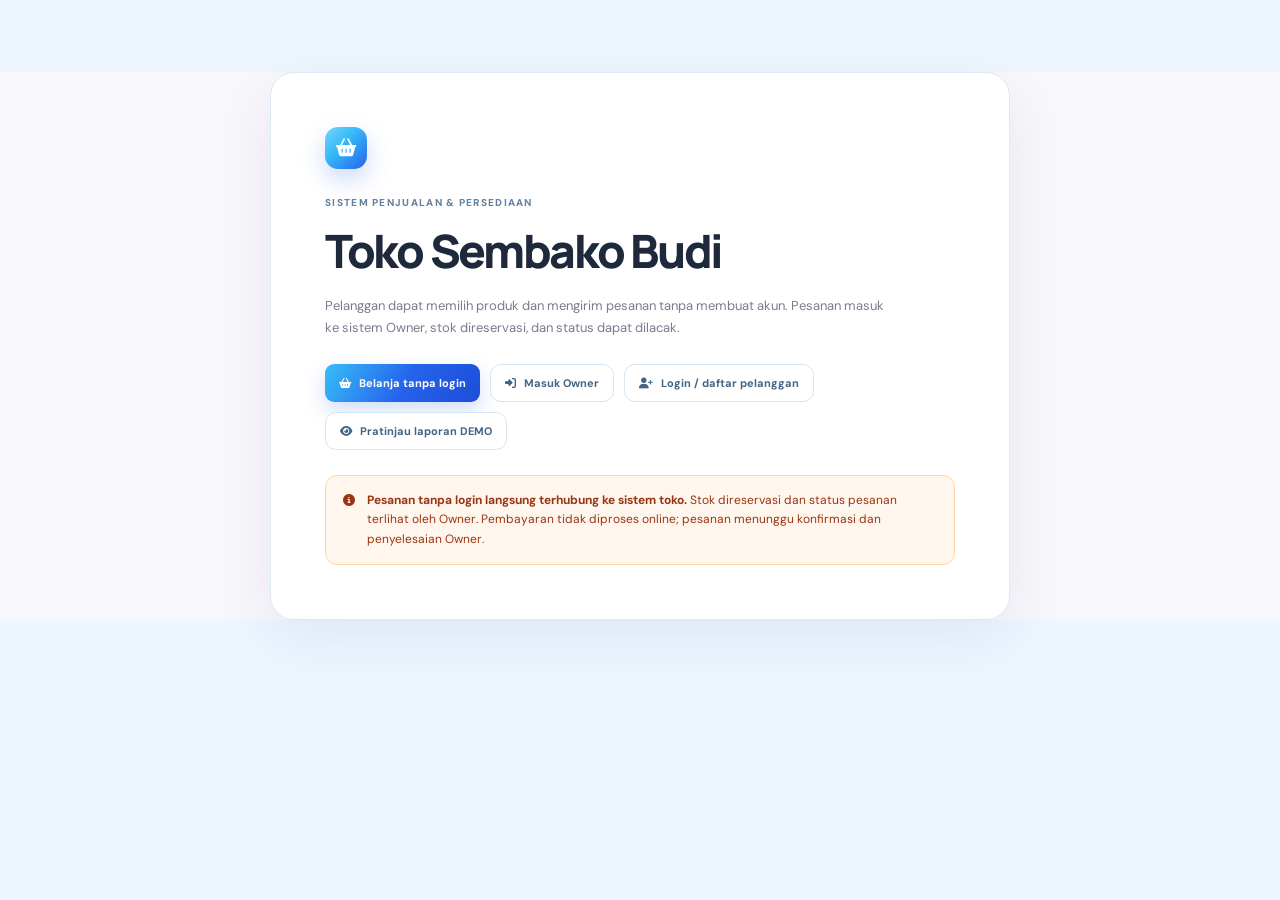
==== commit 76135cfc: "Rename store to Toko Sembako Budi Co-authored-by: Copilot <223556219+Copilot@users.noreply.github.co" ====
--- a/frontend/index.html
+++ b/frontend/index.html
@@ -4,7 +4,7 @@
   <meta charset="utf-8">
   <meta name="viewport" content="width=device-width, initial-scale=1">
   <meta name="theme-color" content="#f8f7fc">
-  <title>Toko Budi Sembako — Beranda</title>
+  <title>Toko Sembako Budi — Beranda</title>
   <link rel="preconnect" href="https://fonts.googleapis.com">
   <link rel="preconnect" href="https://fonts.gstatic.com" crossorigin>
   <link href="https://cdnjs.cloudflare.com/ajax/libs/font-awesome/6.5.2/css/all.min.css" rel="stylesheet">
@@ -14,7 +14,7 @@
   <main class="home-landing">
     <div class="brand-logo"><i class="fa-solid fa-basket-shopping"></i></div>
     <span class="eyebrow">SISTEM PENJUALAN & PERSEDIAAN</span>
-    <h1>Toko Budi Sembako</h1>
+    <h1>Toko Sembako Budi</h1>
     <p class="home-landing-description">Pelanggan dapat memilih produk dan mengirim pesanan tanpa membuat akun. Pesanan masuk ke sistem Owner, stok direservasi, dan status dapat dilacak.</p>
     <div class="home-landing-actions">
       <a class="btn-primary" href="html/customer-guest.html"><i class="fa-solid fa-basket-shopping"></i> Belanja tanpa login</a>
--- a/frontend/css/style.css
+++ b/frontend/css/style.css
@@ -262,5 +262,42 @@
 @media(max-width:600px) { .customer-header { padding:10px 14px; } .customer-account { gap:8px; } #customerGreeting { max-width:110px; overflow:hidden; text-overflow:ellipsis; white-space:nowrap; } .customer-content { padding:18px 13px 35px; } .customer-welcome { align-items:flex-start; flex-direction:column; padding:20px; } .customer-welcome .btn-secondary { width:100%; } .customer-toolbar .search { min-width:100%; } .customer-catalog { grid-template-columns:repeat(2,minmax(0,1fr)); gap:9px; } .customer-product-image { height:120px; } .customer-product-info { padding:10px; } .customer-product-info h3 { font-size:11px; } }
 .demo-preview-body{background:#f8f7fc}.demo-preview{width:min(1450px,100%);margin:0 auto;padding:24px 32px 36px}.demo-preview-header{display:flex;justify-content:space-between;align-items:center;gap:14px;margin-bottom:26px}.demo-preview-tag{display:inline-flex;align-items:center;gap:8px;padding:9px 12px;border-radius:20px;background:#fff7ed;color:#c2410c;font-size:10px;font-weight:800;letter-spacing:.08em}.demo-preview-title{margin-bottom:18px}.demo-preview-notice{display:flex;gap:12px;align-items:flex-start;padding:15px 17px;margin-bottom:18px;border:1px solid #fed7aa;border-radius:12px;background:#fff7ed;color:#9a3412;font-size:12px;line-height:1.6}.demo-preview-notice i{margin-top:3px}.demo-preview-stats{grid-template-columns:repeat(4,minmax(0,1fr))}.demo-preview .date-field{display:grid;gap:6px}.demo-preview .date-field .control{min-width:160px}.demo-preview .footer{margin-top:28px}.demo-preview-link{display:flex;justify-content:center;gap:7px;margin-top:14px;color:#6d28d9;font-size:11px;font-weight:700;text-decoration:none}.demo-preview-link:hover{text-decoration:underline}.demo-product-thumb{width:42px;height:42px;object-fit:cover;border-radius:9px;background:#f1f5f9}.demo-photo-preview{display:block;width:110px;height:110px;object-fit:cover;border-radius:12px;border:1px solid var(--line);margin-top:10px}.demo-preview .panel-head{align-items:flex-start}.home-landing{width:min(740px,calc(100% - 28px));margin:8vh auto 0;padding:clamp(26px,5vw,54px);background:#fff;border:1px solid var(--line);border-radius:24px;box-shadow:0 18px 60px #31204a12}.home-landing>.brand-logo{margin-bottom:24px}.home-landing h1{font:800 clamp(30px,6vw,46px) Manrope,sans-serif;letter-spacing:-.05em;margin:9px 0}.home-landing-description{max-width:560px;color:#81778e;line-height:1.7}.home-landing-actions{display:flex;flex-wrap:wrap;gap:10px;margin:25px 0}.home-landing-actions a{text-decoration:none}.home-landing .demo-preview-notice{margin:24px 0 0}.demo-preview .modal-card{max-height:90vh;overflow:auto}
 @media(max-width:700px){.demo-preview{padding:18px 13px 28px}.demo-preview-header{align-items:flex-start;flex-direction:column}.demo-preview-stats{grid-template-columns:repeat(2,minmax(0,1fr))}.demo-preview .date-field,.demo-preview .date-field .control{width:100%}.demo-preview .panel-head{flex-direction:column}.home-landing{margin-top:24px;padding:26px 20px}.home-landing-actions{flex-direction:column}.home-landing-actions a{width:100%}}
+.report-tabs{position:sticky;top:8px;z-index:4;display:flex;gap:7px;overflow-x:auto;padding:8px;margin:18px 0;border:1px solid var(--line);border-radius:13px;background:#ffffffed;box-shadow:0 6px 20px #31204a0b}
+.report-tabs button{flex:0 0 auto;padding:9px 13px;border:1px solid transparent;border-radius:9px;background:transparent;color:#6b6278;font-family:inherit;font-size:11px;font-weight:700;cursor:pointer}
+.report-tabs button:hover,.report-tabs button.active{border-color:#ded4f0;background:#f4effb;color:#6637a5}
+.report-section-anchor,.report-limit-panel{scroll-margin-top:76px}
+.report-period{margin:5px 0 0;color:#64748b;font-size:11px}
+.report-limitation{padding:15px;border:1px solid #f1d4a6;border-radius:10px;background:#fff9ed;color:#80520b;font-size:12px;line-height:1.7}
+.accounting-lines{display:grid;gap:8px;margin:14px 0}.accounting-line{display:grid;grid-template-columns:minmax(180px,1.4fr) minmax(100px,1fr) minmax(100px,1fr) auto;gap:8px;align-items:center}.accounting-account{font-size:12px}.accounting-line .control{min-width:0}.accounting-line[data-manual-line]{grid-template-columns:minmax(180px,1.4fr) minmax(100px,1fr) minmax(100px,1fr) auto}.accounting-line .table-action{min-width:34px}.report-warning{white-space:normal}
+.opening-balance-heading,.opening-balance-line{grid-template-columns:minmax(180px,1.6fr) minmax(90px,.6fr) minmax(130px,1fr) minmax(130px,1fr)}.opening-balance-line>span:first-child{display:grid;gap:3px}.opening-balance-line small{color:var(--muted,#64748b);font-size:11px}.opening-balance-heading b{font-size:12px}.opening-balance-line .control{width:100%}
+@media(max-width:700px){.opening-balance-heading{display:none}.opening-balance-line{grid-template-columns:minmax(0,1fr) minmax(100px,1fr)}.opening-balance-line>span:first-child{grid-column:1/-1}.opening-balance-line>span:nth-child(2){grid-column:1/-1}}
+.report-select-field{min-width:145px}
+.report-filter-unavailable{align-self:center;color:#81778e;font-size:10px}
+#stockMovementsTable{margin-top:20px}
+@media(max-width:700px){.report-tabs{top:4px;margin:12px 0}.report-toolbar .date-field{width:100%}.report-toolbar .control{width:100%}.report-tabs button{padding:8px 10px}}
+@media(max-width:650px){.accounting-line,.accounting-line[data-manual-line]{grid-template-columns:1fr 1fr}.accounting-account,.accounting-line select{grid-column:1/-1}.accounting-line .table-action{grid-column:2;justify-self:end}}
+@media print{.sidebar,.topbar,.report-tabs,.page-actions,.report-toolbar,#addExpense,.footer{display:none!important}.content{padding:0!important}.page{display:block!important}.report-section-anchor{break-inside:avoid}.panel{box-shadow:none!important;border:1px solid #ccc!important}}
 .delivery-actions{display:grid;gap:6px;min-width:130px}.delivery-status-action{justify-content:center;padding:7px 9px;font-size:10px;white-space:nowrap}.delivery-status-action.danger{color:#b91c1c;border-color:#fecaca;background:#fff7f7}.delivery-status-action.danger:hover{background:#fee2e2}
 .guest-track-input{flex:1;min-width:180px}
+.cashflow-chart-container{margin:16px 0 22px;padding:16px;border:1px solid #e8e5ef;border-radius:12px;background:#fcfbff}
+.cashflow-chart{display:grid;gap:12px}
+.cashflow-chart-row{display:grid;grid-template-columns:minmax(95px,125px) minmax(100px,1fr) minmax(105px,150px);gap:12px;align-items:center;font-size:12px}
+.cashflow-chart-month{color:#625b70;font-weight:600}
+.cashflow-chart-track{position:relative;height:18px;border-radius:5px;background:#f0eef5}
+.cashflow-chart-zero{position:absolute;left:50%;top:0;bottom:0;width:1px;background:#a8a2b3}
+.cashflow-chart-bar{position:absolute;top:3px;height:12px;border-radius:4px}
+.cashflow-chart-bar.positive{background:#16a36a}
+.cashflow-chart-bar.negative{background:#e05252}
+.cashflow-chart-value{text-align:right;font-variant-numeric:tabular-nums;color:#40394e}
+.report-chart-container{margin:16px 0 8px;padding:16px;border:1px solid #e8e5ef;border-radius:12px;background:#fcfbff}
+.report-comparison-chart{display:grid;gap:14px}
+.report-bar-row{display:grid;grid-template-columns:minmax(150px,210px) minmax(80px,1fr) minmax(110px,150px);gap:12px;align-items:center;font-size:12px}
+.report-bar-label{color:#514a60;font-weight:600}
+.report-bar-track{height:16px;overflow:hidden;border-radius:5px;background:#f0eef5}
+.report-bar-fill{display:block;height:100%;min-width:0;border-radius:5px;transition:width .25s ease}
+.report-bar-fill.blue{background:#4889e8}.report-bar-fill.purple{background:#8863d8}.report-bar-fill.green,.report-bar-fill.positive{background:#16a36a}.report-bar-fill.orange{background:#eb9b35}.report-bar-fill.navy{background:#526782}.report-bar-fill.negative{background:#e05252}
+.report-bar-value{text-align:right;font-variant-numeric:tabular-nums;color:#40394e}
+.report-chart-note{margin:0 2px 14px;color:#746d80;font-size:11px;line-height:1.6}
+.report-chart-empty{margin:0;color:#746d80;font-size:12px}
+@media(max-width:520px){.report-chart-container{padding:12px}.report-bar-row{grid-template-columns:minmax(0,1fr) minmax(90px,1fr);gap:6px 10px}.report-bar-track{grid-column:1}.report-bar-value{grid-column:2;grid-row:2;font-size:11px}}
+@media(max-width:520px){.cashflow-chart-container{padding:12px}.cashflow-chart-row{grid-template-columns:75px minmax(70px,1fr);gap:8px}.cashflow-chart-value{grid-column:2;text-align:left;font-size:11px}}
